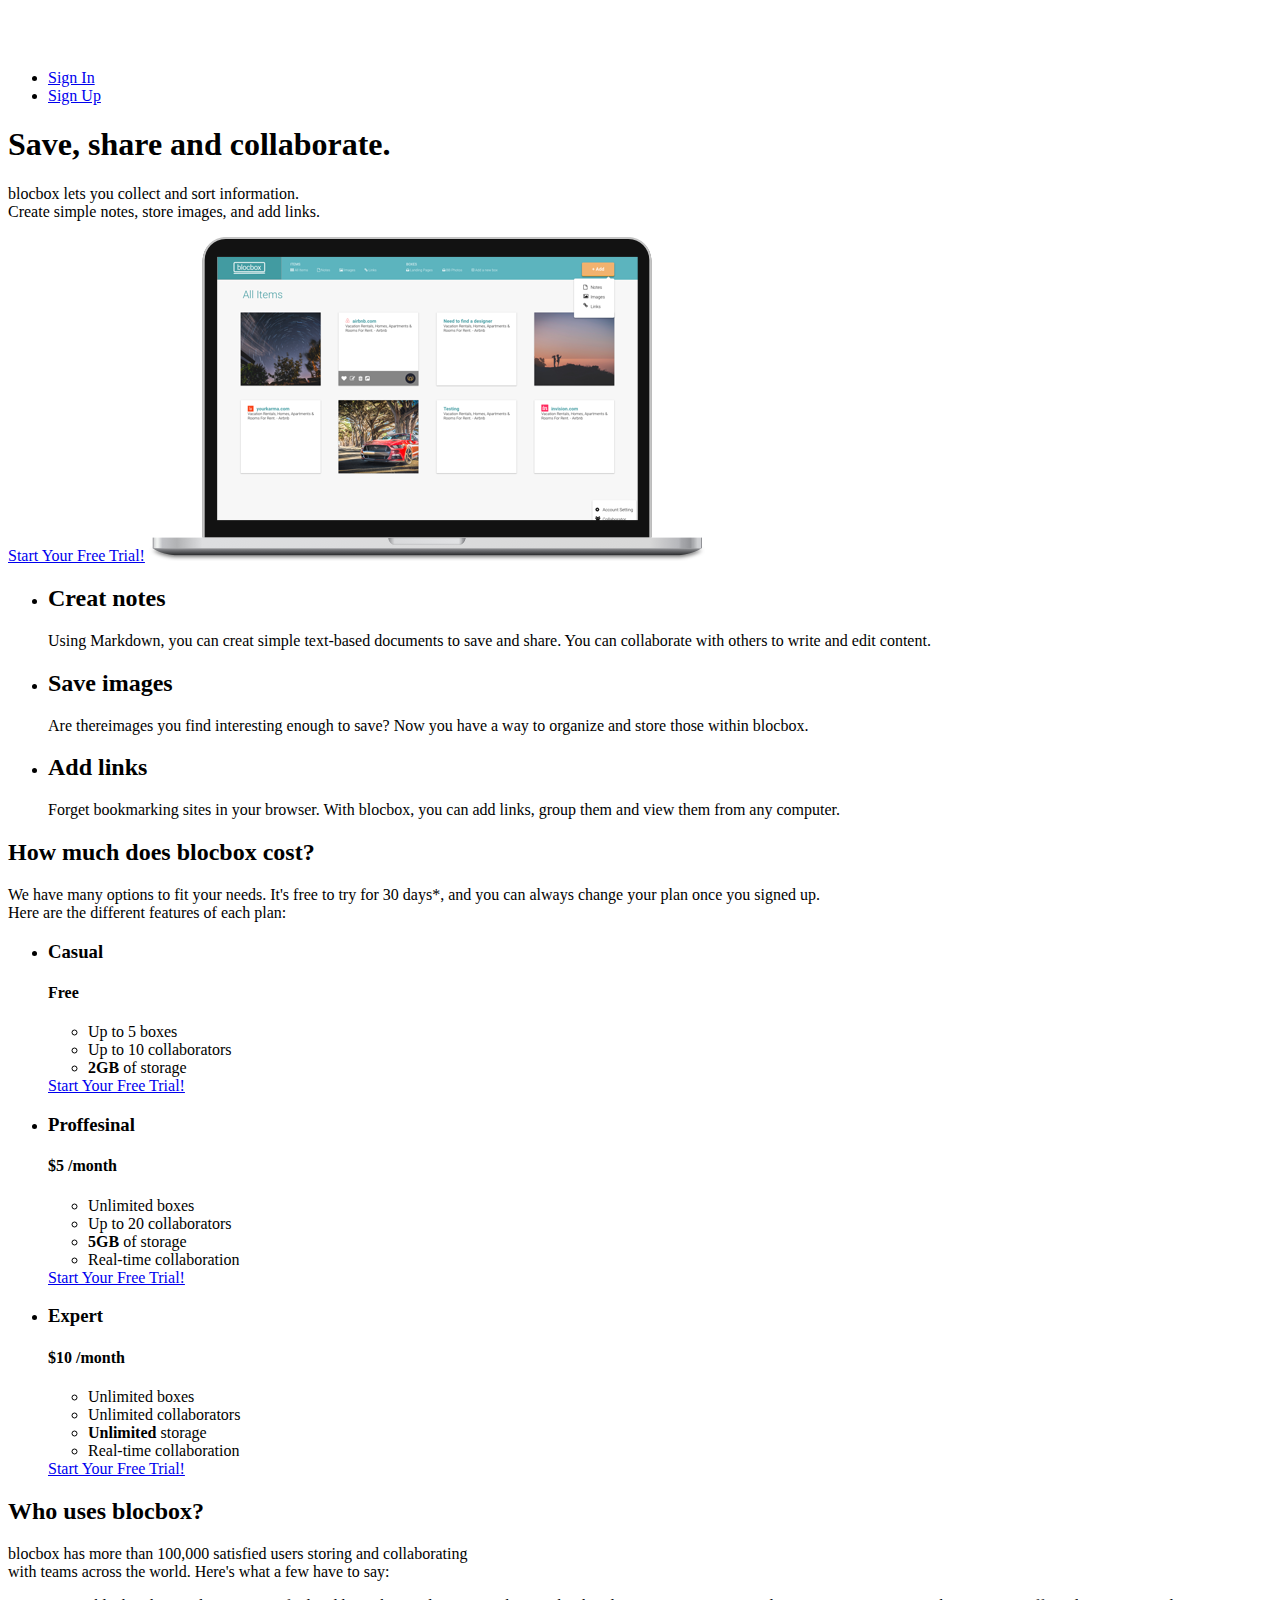
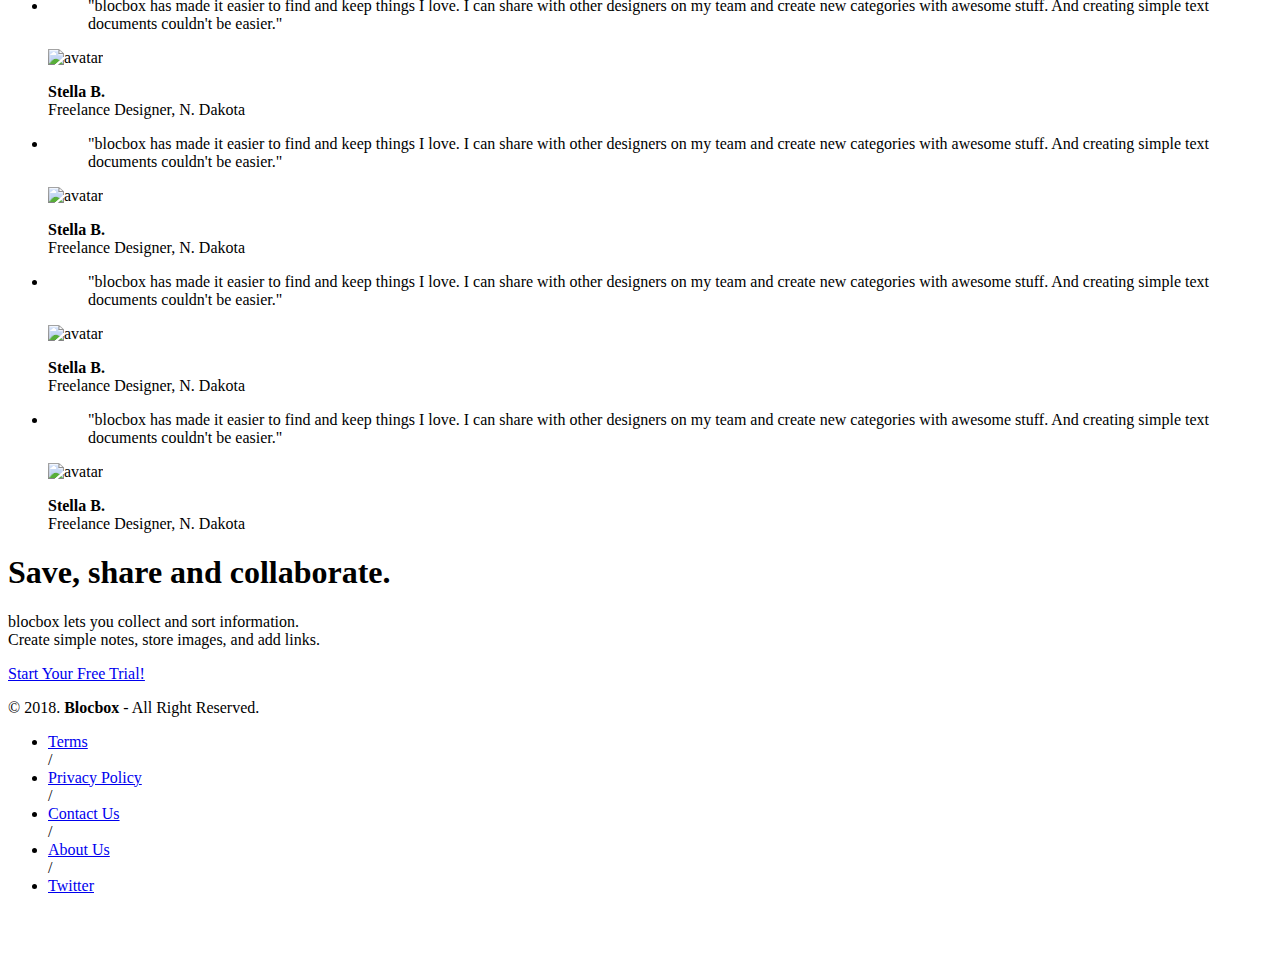
==== index.html @ 56a87f73 "Assignment-28-completed" ====
<!DOCTYPE html>
<html lang="en-us">
<head>
	<meta http-equiv="X-UA-Compatible" content="IE=Edge">
	<meta name="viewport" content="width=device-width, initial-scale=1">
	<meta charset="UTF-8">
	<title>Save, share and collaborate | Blocbox</title>

	<!-- Google Fonts -->
	<link href="https://fonts.googleapis.com/css?family=Roboto" rel="stylesheet">

</head>

<body>
<!-- Hero -->
<header>
	<nav class="container"> 
		<div class="one-half">
			<a href="index.html" class="site-logo"><img src="images/site-logo.png" alt="Blocbox" /></a>
		</div>
		<div class="one-half">
			<ul>
				<li><a href="signin.html">Sign In</a></li>
				<li class="btn-outline"><a href="signup.html">Sign Up</a></li>
			</ul>
		</div>
        
	</nav>
	<div class="container hero">
		<h1>Save, share and collaborate.</h1>
		<p>blocbox lets you collect and sort information.<br/>Create simple notes, store images, and add links.</p>
		<a href="signup.html" class="btn">Start Your Free Trial!</a>
		<img src="images/sceenshot.png" alt="Blocbox">
	</div>
</header>

<main role="main">
	<!-- Benefits -->
	<section class="benefits">
		<ul class="container">
			<li class="one-third">
				<h2>Creat notes</h2>
				<p>Using Markdown, you can creat simple text-based documents to save and share. You can collaborate with others to write and edit content.</p>
			</li>
			<li class="one-third">
				<h2>Save images</h2>
				<p>Are thereimages you find interesting enough to save? Now you have a way to organize and store those within blocbox.</p>
			</li>
			<li class="one-third">
				<h2>Add links</h2>
				<p>Forget bookmarking sites in your browser. With blocbox, you can add links, group them and view them from any computer.</p>
			</li>
			
		</ul>
	</section>

<!-- Pricing -->
<section class="pricing">
	<div class="container">
		<h2>How much does blocbox cost?</h2>
		<p>We have many options to fit your needs. It's free to try for 30 days*, and you can always change your plan once you signed up. <br/>Here are the different features of each plan:</p>
	</div>
	<ul class="container">
		<li class="one-third">
			<div class="box">
				<h3>Casual</h3>
				<h4>Free</h4>
				<ul>
					<li>Up to 5 boxes</li>
					<li>Up to 10 collaborators</li>
					<li><strong>2GB</strong> of storage</li>
				</ul>
				<a href="signup.html" class="btn">Start Your Free Trial!</a>
			</div>
			
		</li>

		<li class="one-third">
			<div class="box middle">
				<h3>Proffesinal</h3>
				<h4><span>$</span>5 <span class="month">/month</span></h4>
				<ul>
					<li>Unlimited boxes</li>
					<li>Up to 20 collaborators</li>
					<li><strong>5GB</strong> of storage</li>
					<li>Real-time collaboration</li>
				</ul>
				<a href="signup.html" class="btn">Start Your Free Trial!</a>
			</div>
			
		</li>
		
		<li class="one-third">
      <div class="box">
        <h3>Expert</h3>
        <h4><span>$</span>10 <span class="month">/month</span></h4>
        <ul>
          <li>Unlimited boxes</li>
          <li>Unlimited collaborators</li>
          <li><strong>Unlimited</strong> storage</li>
          <li>Real-time collaboration</li>
        </ul>
        <a href="signup.html" class="btn">Start Your Free Trial!</a>
      </div>
    </li>
	</ul>
	
</section>

<!-- Testimonials -->
<section class="testimonials">
    <div class="container">
    	<h2>Who uses blocbox?</h2>
    	<p>blocbox has more than 100,000 satisfied users storing and collaborating<br/> with teams across the world. Here's what a few have to say:</p>
    </div>
    <ul class="container">
    	<li class="onr-fourth">
    		<blockquote>"blocbox has made it easier to find and keep things I love. I can share with other designers on my team and create new categories with awesome stuff. And creating simple text documents couldn't be easier."</blockquote>
    	    <img src="https://s3.amazonaws.com/uifaces/faces/twitter/jsa/128.jpg" alt="avatar">
    	    <p class="name"><strong>Stella B.</strong><br/>Freelance Designer, N. Dakota</p>
    	</li>

    	<li class="one-fourth">
            <blockquote>"blocbox has made it easier to find and keep things I love. I can share with other designers on my team and create new categories with awesome stuff. And creating simple text documents couldn't be easier."
            </blockquote>
            <img src="https://s3.amazonaws.com/uifaces/faces/twitter/jsa/128.jpg" alt="avatar">
            <p class="name"><strong>Stella B.</strong><br/>Freelance Designer, N. Dakota</p>
        </li>
        
        <li class="one-fourth">
            <blockquote>"blocbox has made it easier to find and keep things I love. I can share with other designers on my team and create new categories with awesome stuff. And creating simple text documents couldn't be easier."
            </blockquote>
            <img src="https://s3.amazonaws.com/uifaces/faces/twitter/jsa/128.jpg" alt="avatar">
            <p class="name"><strong>Stella B.</strong><br/>Freelance Designer, N. Dakota</p>
        </li>
  
        <li class="one-fourth">
            <blockquote>"blocbox has made it easier to find and keep things I love. I can share with other designers on my team and create new categories with awesome stuff. And creating simple text documents couldn't be easier."
            </blockquote>
            <img src="https://s3.amazonaws.com/uifaces/faces/twitter/jsa/128.jpg" alt="avatar">
            <p class="name"><strong>Stella B.</strong><br/>Freelance Designer, N. Dakota</p>
        </li>     
    </ul>	
</section>
</main>

<!-- Sign Up-->
<section class="signup">
	<h1>Save, share and collaborate.</h1>
		<p>blocbox lets you collect and sort information.<br/>Create simple notes, store images, and add links.</p>
		<a href="signup.html" class="btn">Start Your Free Trial!</a>
	
</section>

<!-- Footer -->
<footer>
	<div class="container footer-nav-block">
		<div class="left-footer-block one-third">
		    <p class="copyright-block">&copy; 2018. <strong>Blocbox</strong> - All Right Reserved.</p>	
		</div>
		<nav class="link-block middle-footer-block one-third">
		<ul>
			<li><a href=" ">Terms</a></li> / 
			<li><a href=" ">Privacy Policy</a></li> / 
			<li><a href=" ">Contact Us</a></li> / 
			<li><a href=" ">About Us</a></li> / 
			<li><a href=" ">Twitter</a></li>
		</ul>	
		</nav>
		<div class="right-footer-block one-third">
			<img class="logo" src="images/site-logo.png" alt="Blocbox" />
		</div>
	</div>
</footer>
</body>
</html>
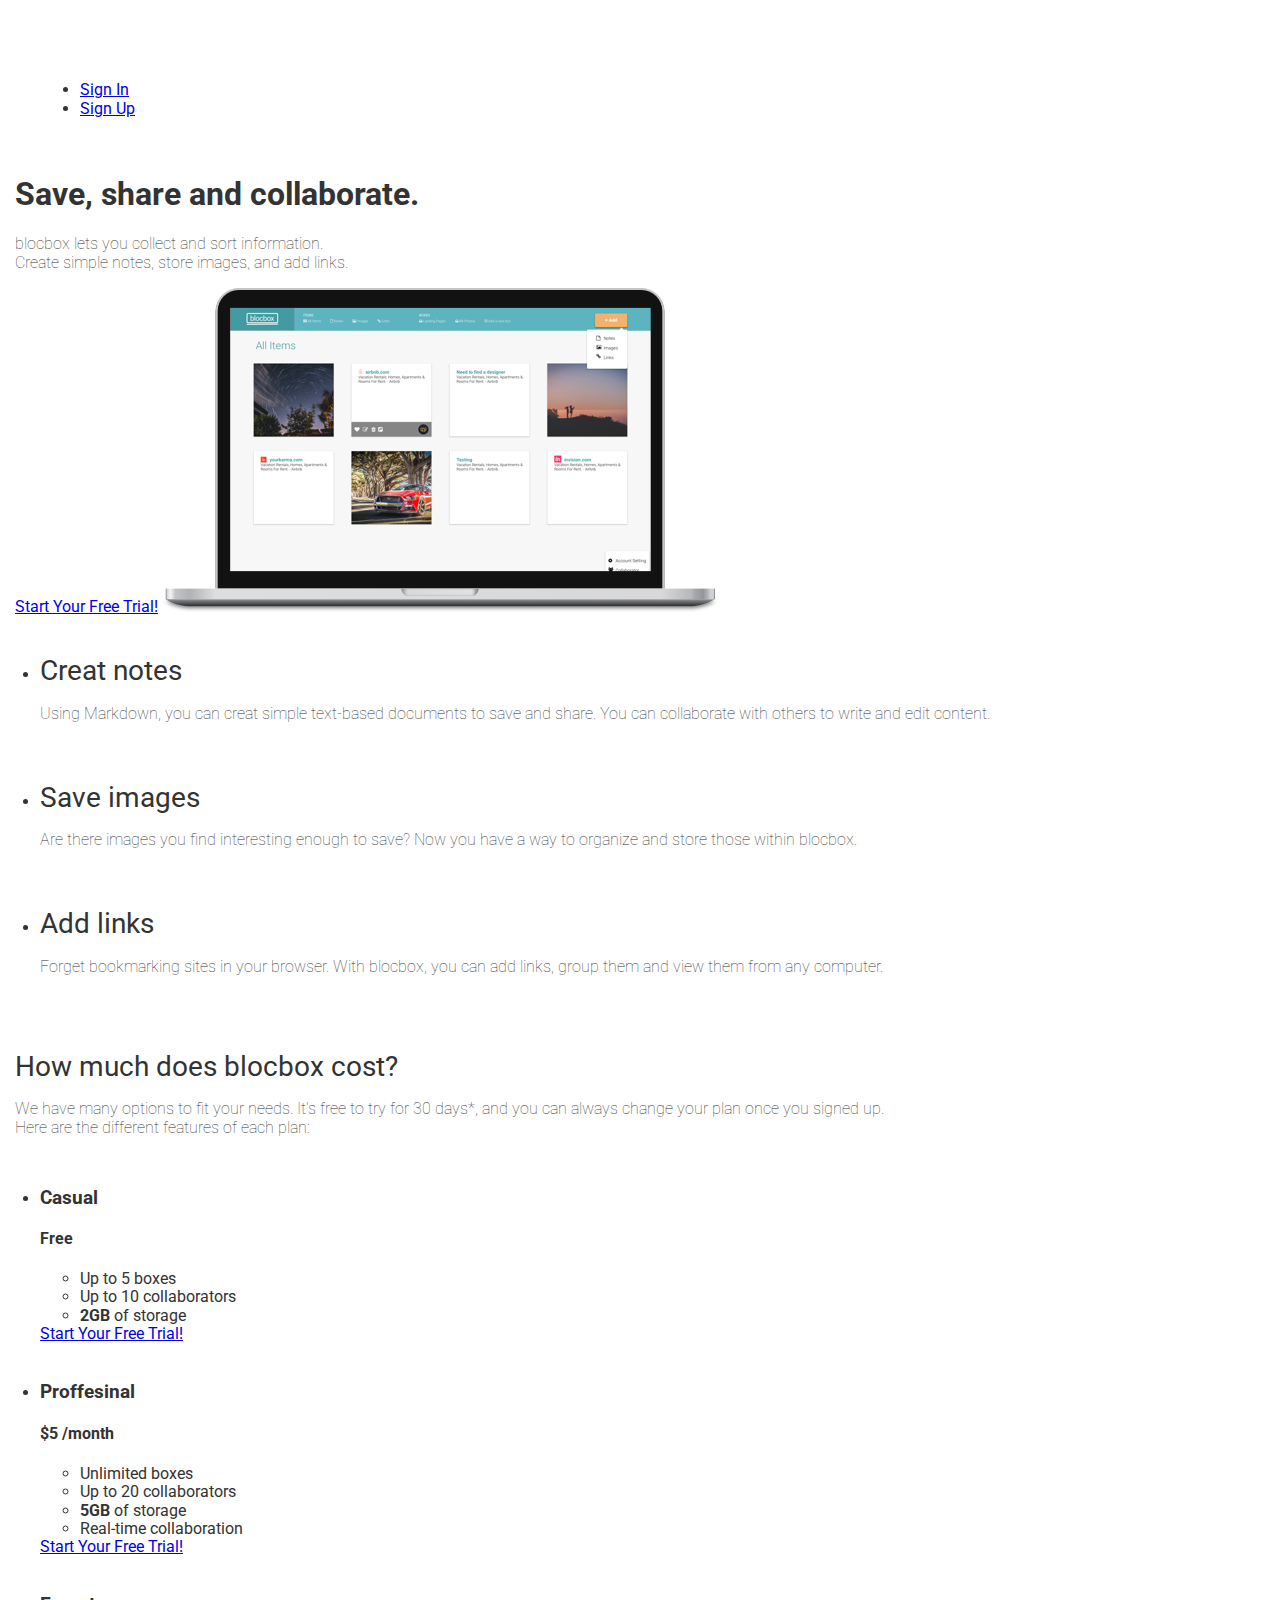
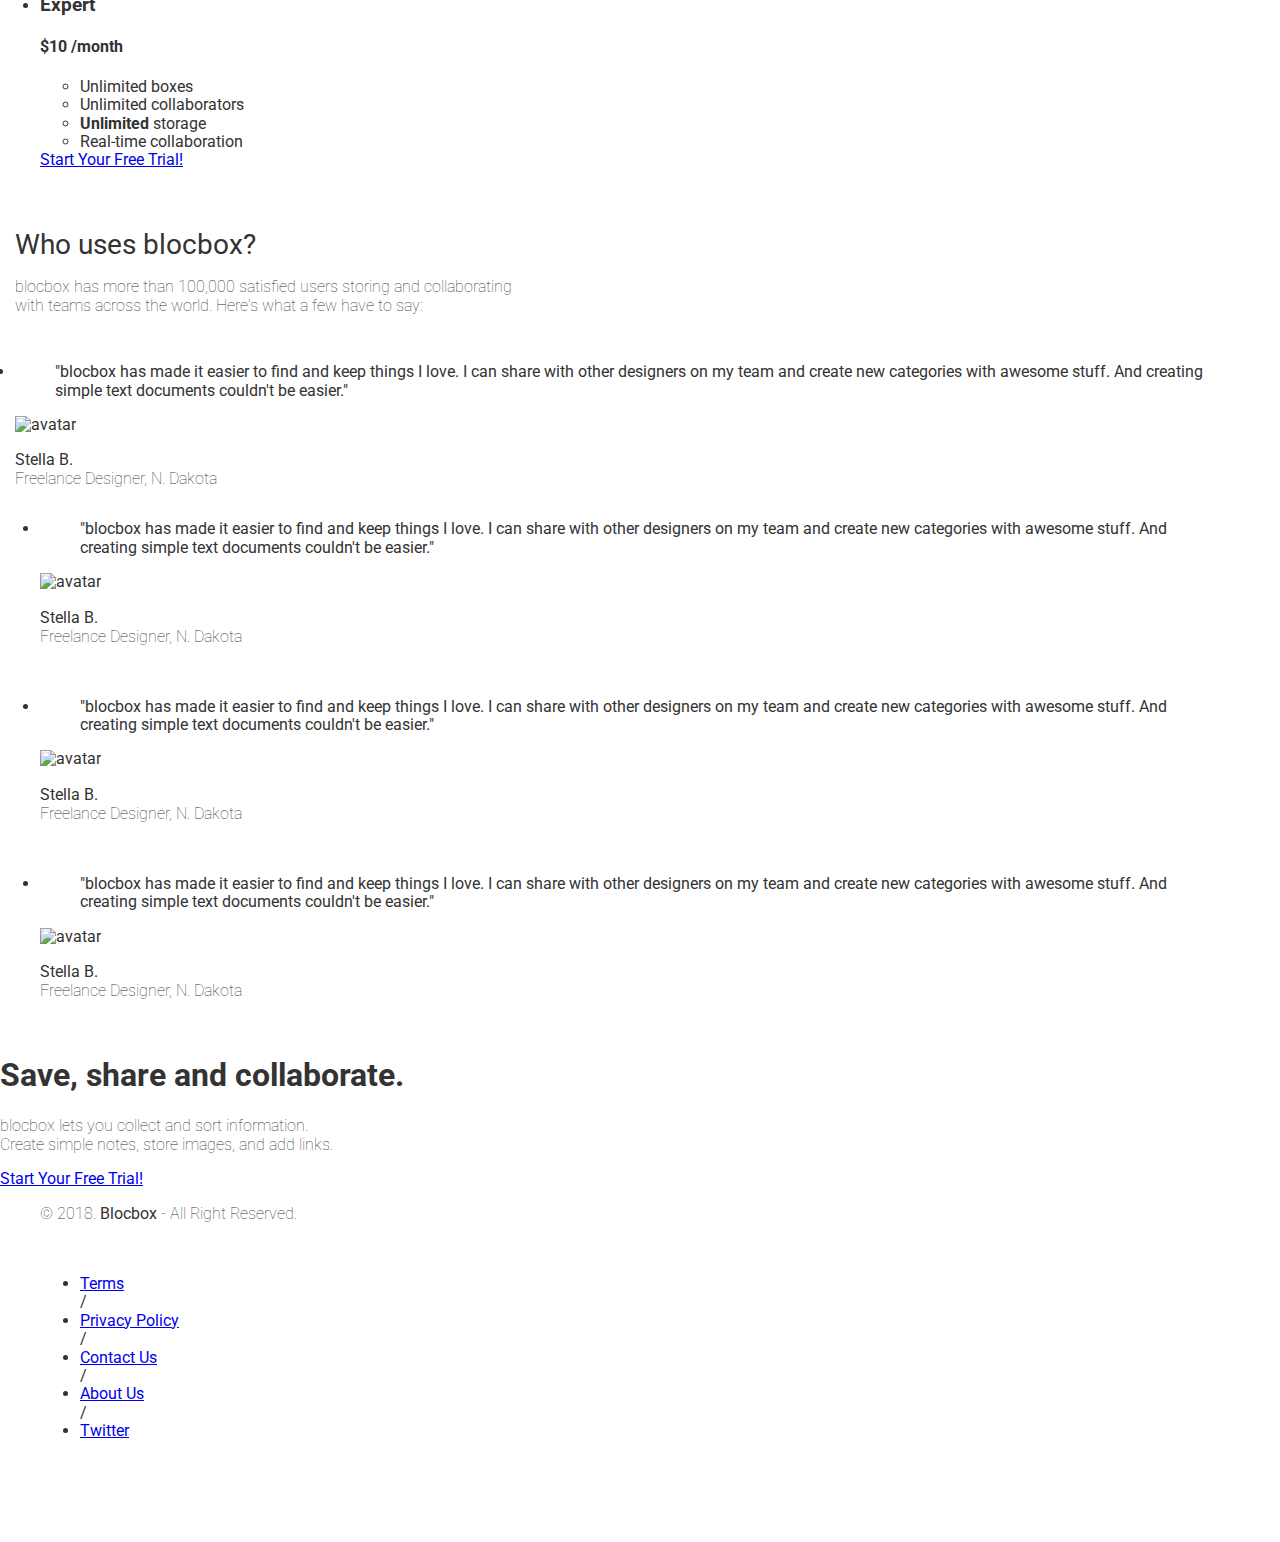
==== commit 645fbdea: "Assignment-27-completed" ====
--- a/index.html
+++ b/index.html
@@ -8,6 +8,12 @@
 
 	<!-- Google Fonts -->
 	<link href="https://fonts.googleapis.com/css?family=Roboto" rel="stylesheet">
+
+	<!-- CSS -->
+	<link rel="stylesheet" href="css/normalize.css">
+	<link rel="stylesheet" href="css/style.css">
+	<link rel="stylesheet" href="css/fontawesome.css">
+	<link rel="stylesheet" href="css/animate.css">
 
 </head>
 
@@ -27,7 +33,7 @@
         
 	</nav>
 	<div class="container hero">
-		<h1>Save, share and collaborate.</h1>
+		<h1 class="animated infinite fadeIn">Save, share and collaborate.</h1>
 		<p>blocbox lets you collect and sort information.<br/>Create simple notes, store images, and add links.</p>
 		<a href="signup.html" class="btn">Start Your Free Trial!</a>
 		<img src="images/sceenshot.png" alt="Blocbox">
@@ -44,7 +50,7 @@
 			</li>
 			<li class="one-third">
 				<h2>Save images</h2>
-				<p>Are thereimages you find interesting enough to save? Now you have a way to organize and store those within blocbox.</p>
+				<p>Are there images you find interesting enough to save? Now you have a way to organize and store those within blocbox.</p>
 			</li>
 			<li class="one-third">
 				<h2>Add links</h2>
--- a/css/style.css
+++ b/css/style.css
@@ -0,0 +1,44 @@
+html, body{
+   overflow-x: hidden;
+ }
+ body {
+   font-family: 'Roboto', Helvetica, Arial, sans-serif;
+   color:#333333;
+ }
+ h1, h2, h3, h4, h5, h6 {
+   font-family: 'Roboto', Helvetica, Arial, sans-serif;
+ }
+ h2 {
+   font-size:28px;
+   font-weight: normal;
+   margin-bottom: 5px;
+ }
+ p {
+   font-size:16px;
+   line-height: 19px;
+   font-weight: 100;
+ }
+
+ /* GRID */
+ .container {
+   margin-right: auto;
+   margin-left: auto;
+   padding-left: 15px;
+   padding-right: 15px;
+   position: relative;
+ }
+ .container:before,
+ .container:after {
+   content: " ";
+   display: table;
+ }
+ .container:after {
+   clear: both;
+ }
+ .one-half, .one-third, .one-fourth {
+   width:96%;
+   float:left;
+   position:relative;
+   min-height: 1px;
+   margin:0 2% 20px;
+ }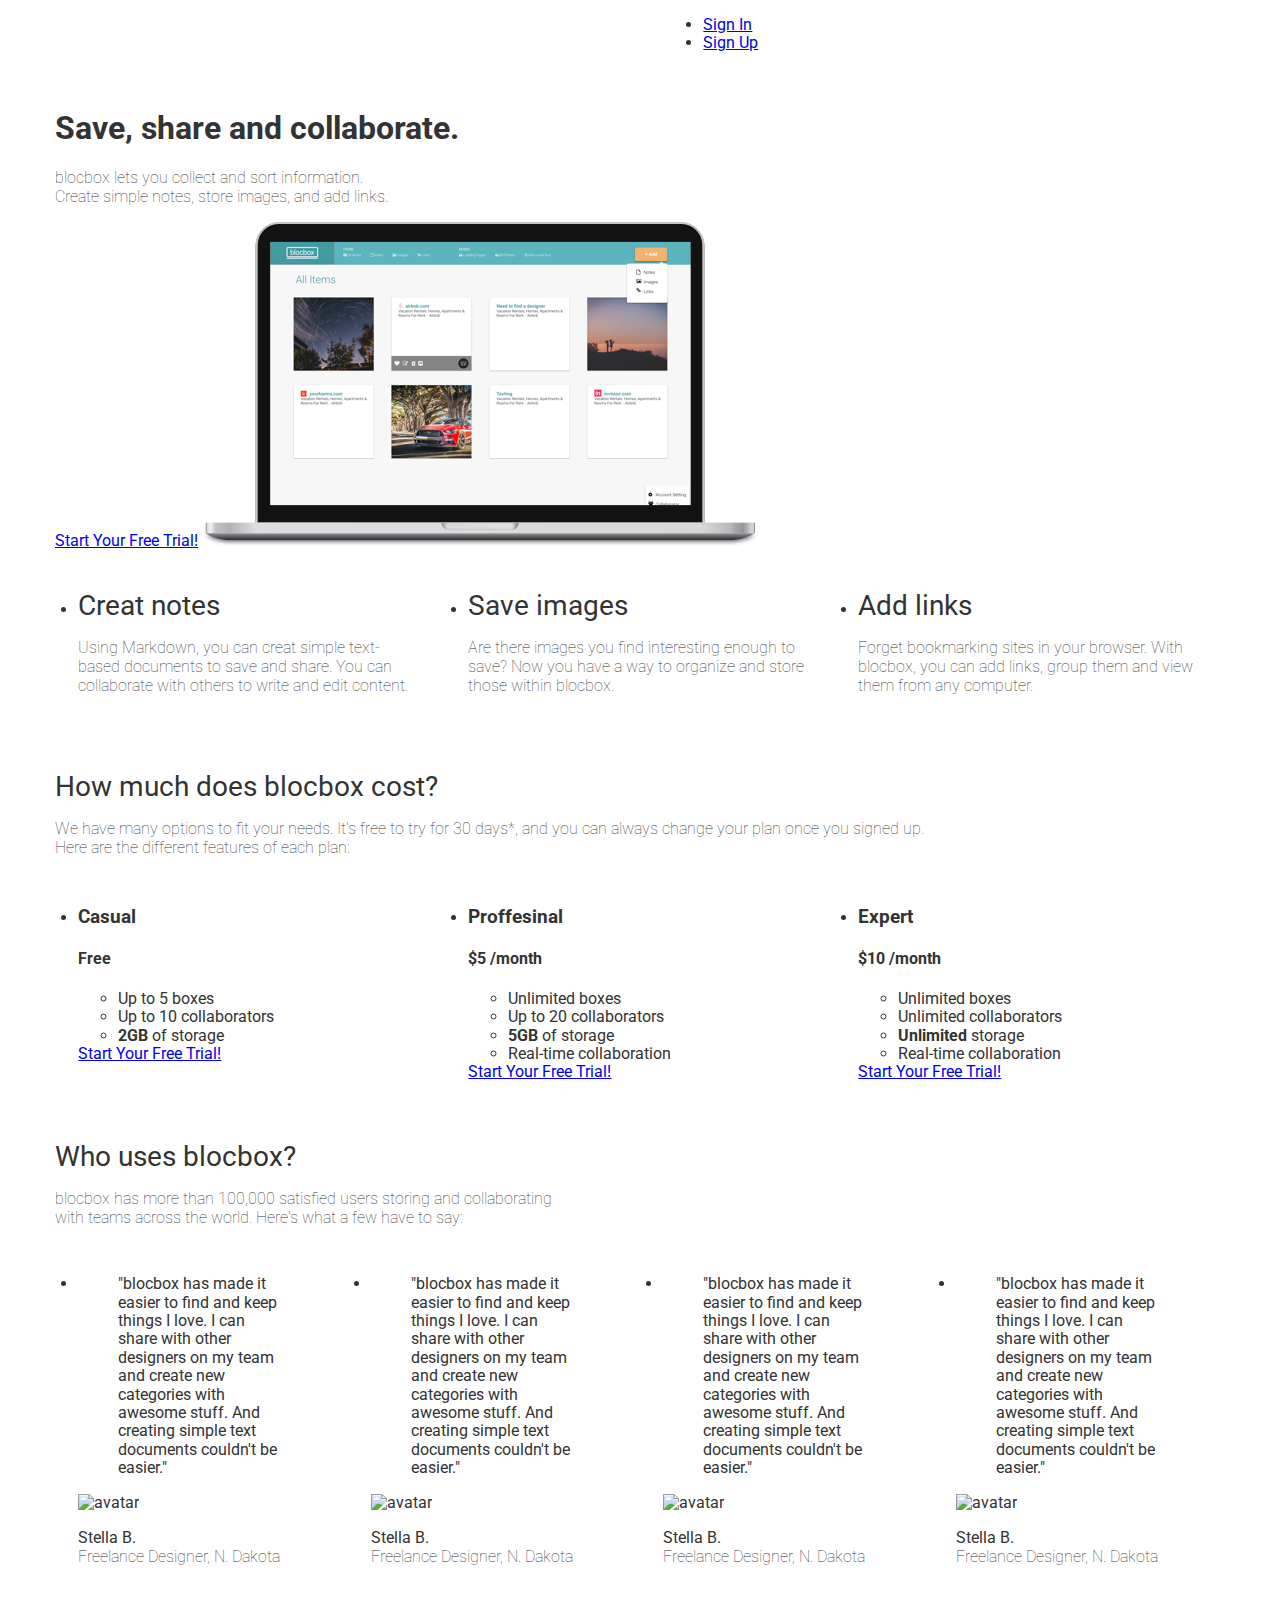
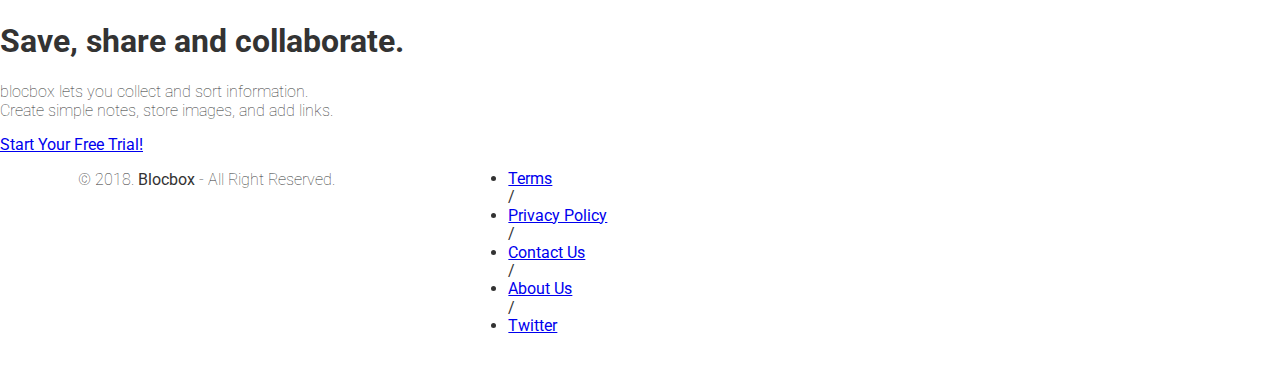
==== commit 0850f204: "Assignment-27-completed" ====
--- a/index.html
+++ b/index.html
@@ -120,7 +120,7 @@
     	<p>blocbox has more than 100,000 satisfied users storing and collaborating<br/> with teams across the world. Here's what a few have to say:</p>
     </div>
     <ul class="container">
-    	<li class="onr-fourth">
+    	<li class="one-fourth">
     		<blockquote>"blocbox has made it easier to find and keep things I love. I can share with other designers on my team and create new categories with awesome stuff. And creating simple text documents couldn't be easier."</blockquote>
     	    <img src="https://s3.amazonaws.com/uifaces/faces/twitter/jsa/128.jpg" alt="avatar">
     	    <p class="name"><strong>Stella B.</strong><br/>Freelance Designer, N. Dakota</p>
--- a/css/style.css
+++ b/css/style.css
@@ -20,7 +20,7 @@
  }
 
  /* GRID */
- .container {
+  .container {
    margin-right: auto;
    margin-left: auto;
    padding-left: 15px;
@@ -41,4 +41,29 @@
    position:relative;
    min-height: 1px;
    margin:0 2% 20px;
+ }
+
+ @media (min-width: 768px) {
+   .container {
+     width: 750px;
+   }
+ }
+ @media (min-width: 992px) {
+   .container {
+     width: 970px;
+   }
+   .one-half {
+     width:46%;
+   }
+   .one-third {
+     width:29.33333%;
+   }
+   .one-fourth {
+     width:21%;
+   }
+ }
+ @media (min-width: 1200px) {
+   .container {
+     width: 1170px;
+   }
  }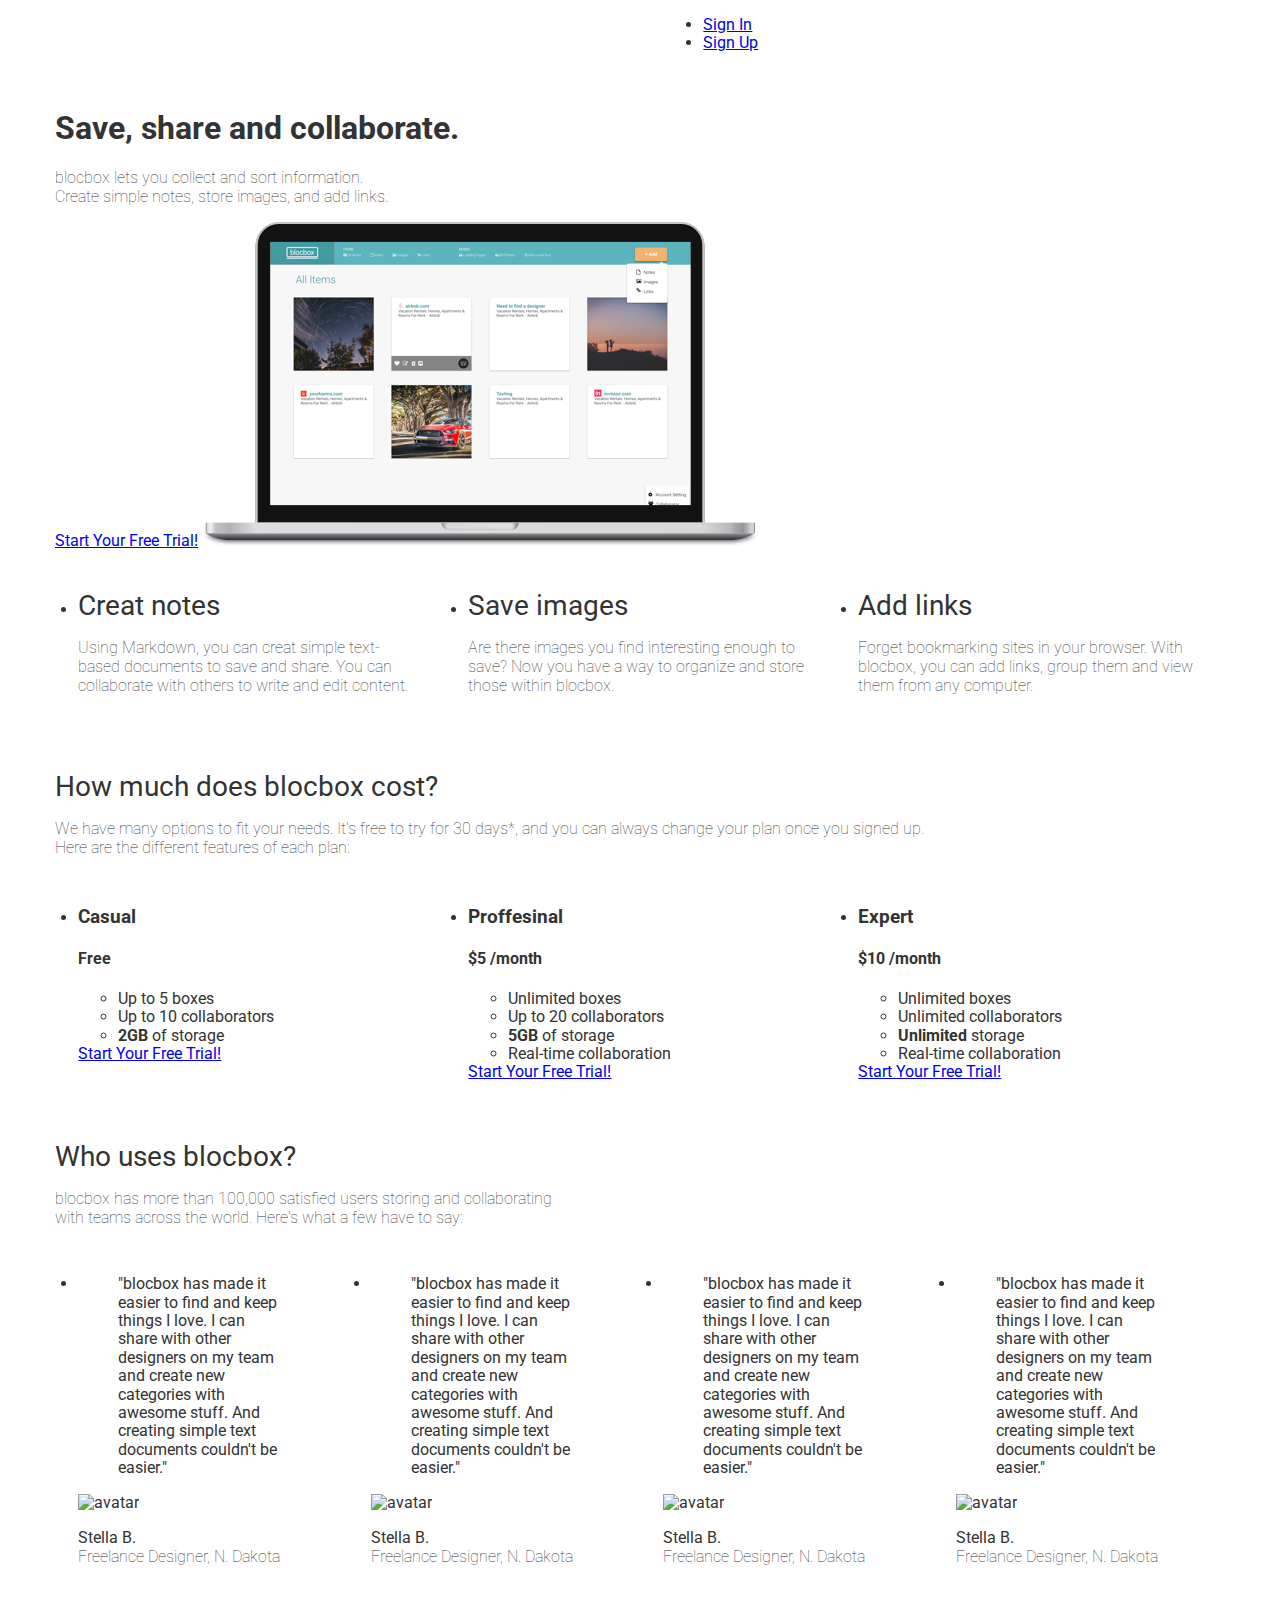
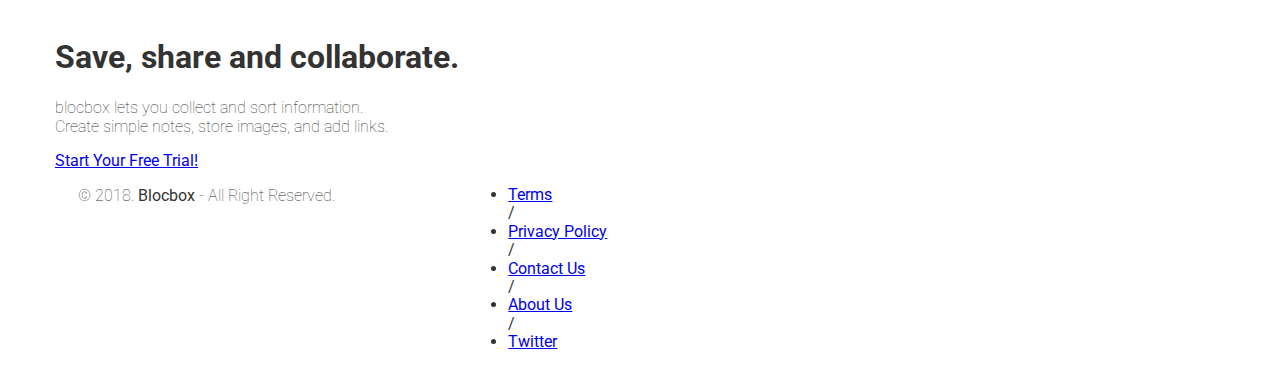
==== commit d0dd8276: "Assignment-27-completed" ====
--- a/index.html
+++ b/index.html
@@ -152,10 +152,11 @@
 
 <!-- Sign Up-->
 <section class="signup">
+	<div class="container">
 	<h1>Save, share and collaborate.</h1>
 		<p>blocbox lets you collect and sort information.<br/>Create simple notes, store images, and add links.</p>
 		<a href="signup.html" class="btn">Start Your Free Trial!</a>
-	
+	</div>
 </section>
 
 <!-- Footer -->
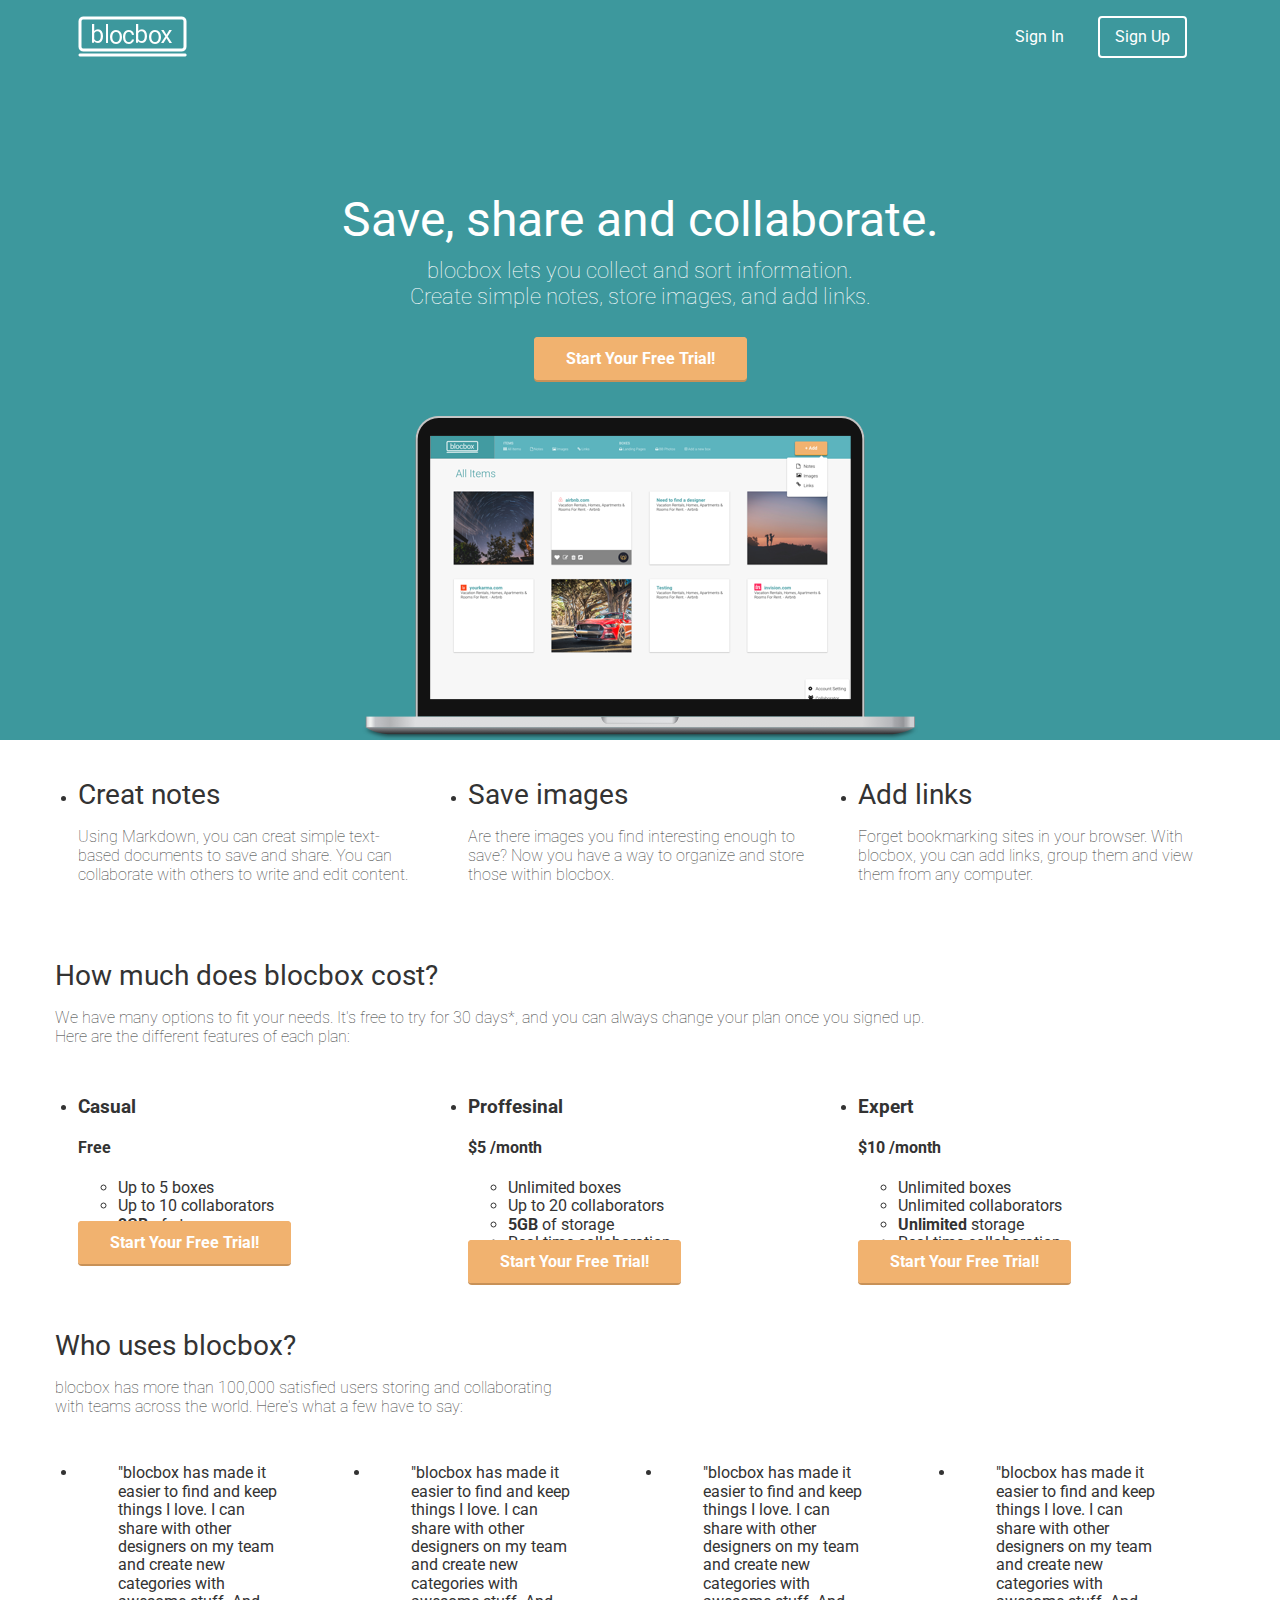
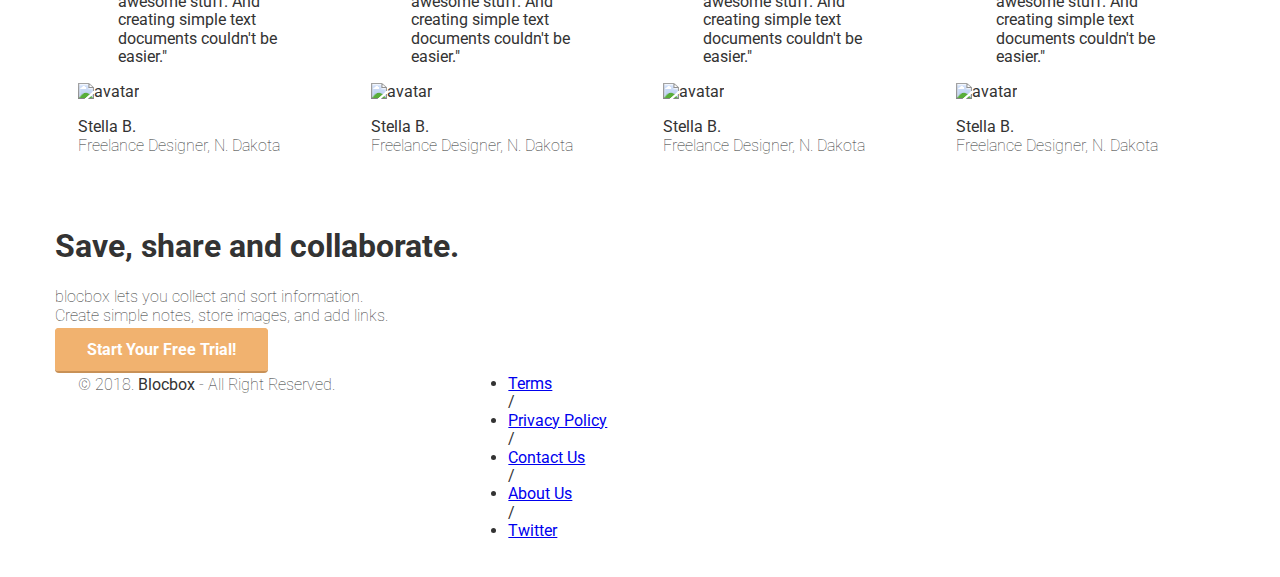
==== commit e0e7374a: "Assignmet-30-completed" ====
--- a/index.html
+++ b/index.html
@@ -33,7 +33,7 @@
         
 	</nav>
 	<div class="container hero">
-		<h1 class="animated infinite fadeIn">Save, share and collaborate.</h1>
+		<h1 class="biggertext animated fadeIn">Save, share and collaborate.</h1>
 		<p>blocbox lets you collect and sort information.<br/>Create simple notes, store images, and add links.</p>
 		<a href="signup.html" class="btn">Start Your Free Trial!</a>
 		<img src="images/sceenshot.png" alt="Blocbox">
--- a/css/style.css
+++ b/css/style.css
@@ -66,4 +66,82 @@
    .container {
      width: 1170px;
    }
+ }
+ @media (min-width: 1920px){
+   .container {
+      width: 1800px;
+   }
+   header div h1.biggertext {
+      font-size: 50px;
+   }
+ }
+
+
+ /* HEADER */
+ header {
+   color:#FFFFFF;
+   background: #3D989D;
+ }
+ header nav {
+   padding:1em 0;
+ }
+ header nav ul {
+   display: inline;
+   text-align: right;
+   float: right;
+   margin: 0;
+ }
+ header nav ul > li {
+   list-style-type: none;
+   display: inline-block;
+   margin: 0 15px;
+ }
+ header nav ul > li.btn-outline {
+   padding: 10px 15px;
+   border: 2px solid #FFFFFF;
+   border-radius: 4px;
+ }
+ header nav ul > li.btn-outline:hover {
+   background: #FFFFFF;
+   text-decoration: none;
+ }
+ header nav ul > li > a{
+   color: #FFFFFF;
+   text-decoration: none;
+ }
+ header nav ul > li.btn-outline:hover > a {
+   color: #3D989D;
+ }
+
+header .hero {
+   text-align: center;
+   display:block;
+   position: relative;
+ }
+ header .hero h1 {
+   font-size:48px;
+   font-weight: normal;
+   margin:95px 0 0;
+ }
+ header .hero p {
+   font-size: 22px;
+   line-height: 26px;
+   font-weight: 100;
+   margin:10px 0 40px;
+ }
+ header .hero img {
+   display: block;
+   margin:3em auto 0;
+ }
+
+ /* BUTTONS */
+ .btn {
+   border-radius: 4px;
+   color:#FFFFFF;
+   font-weight: 700;
+   text-decoration: none;
+   padding:10px 30px;
+   background: #F1B26F;
+   border: 2px solid #F1B26F;
+   box-shadow: 0px 2px 0px 0px #c89157;
  }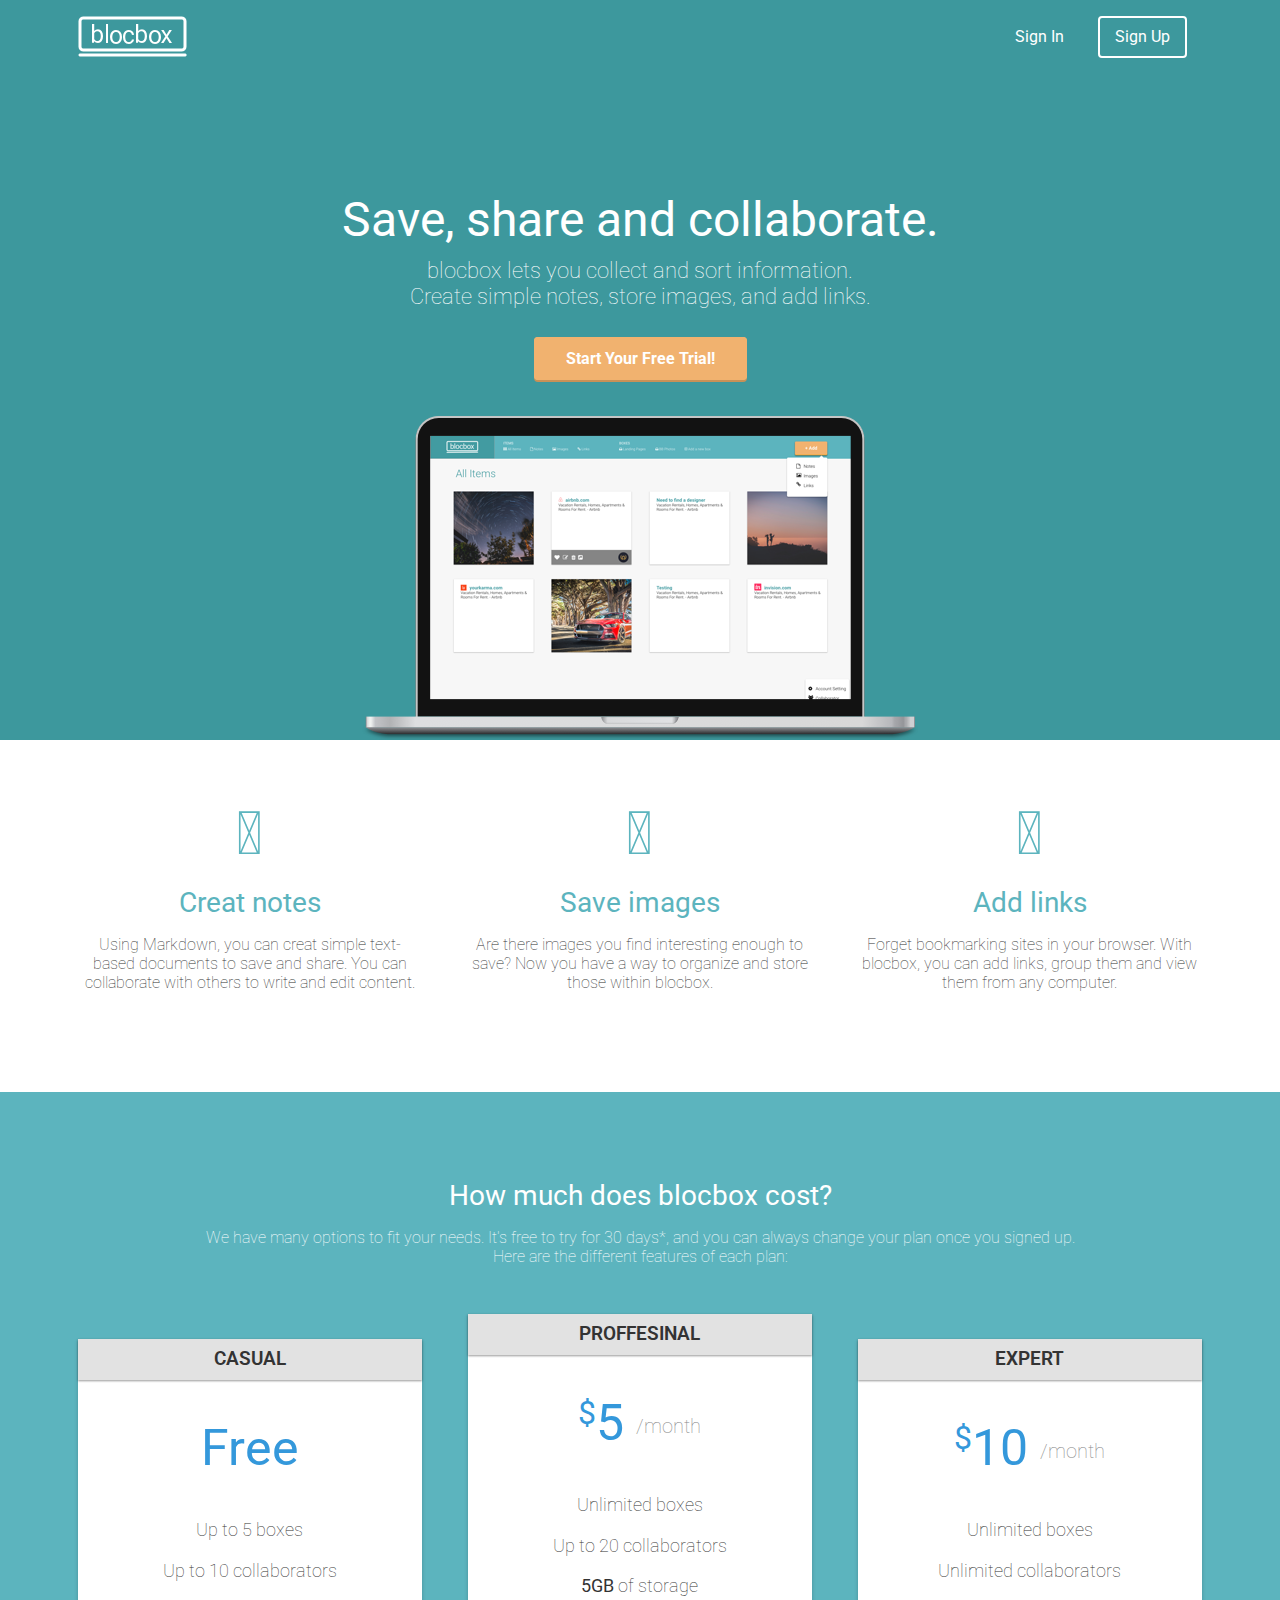
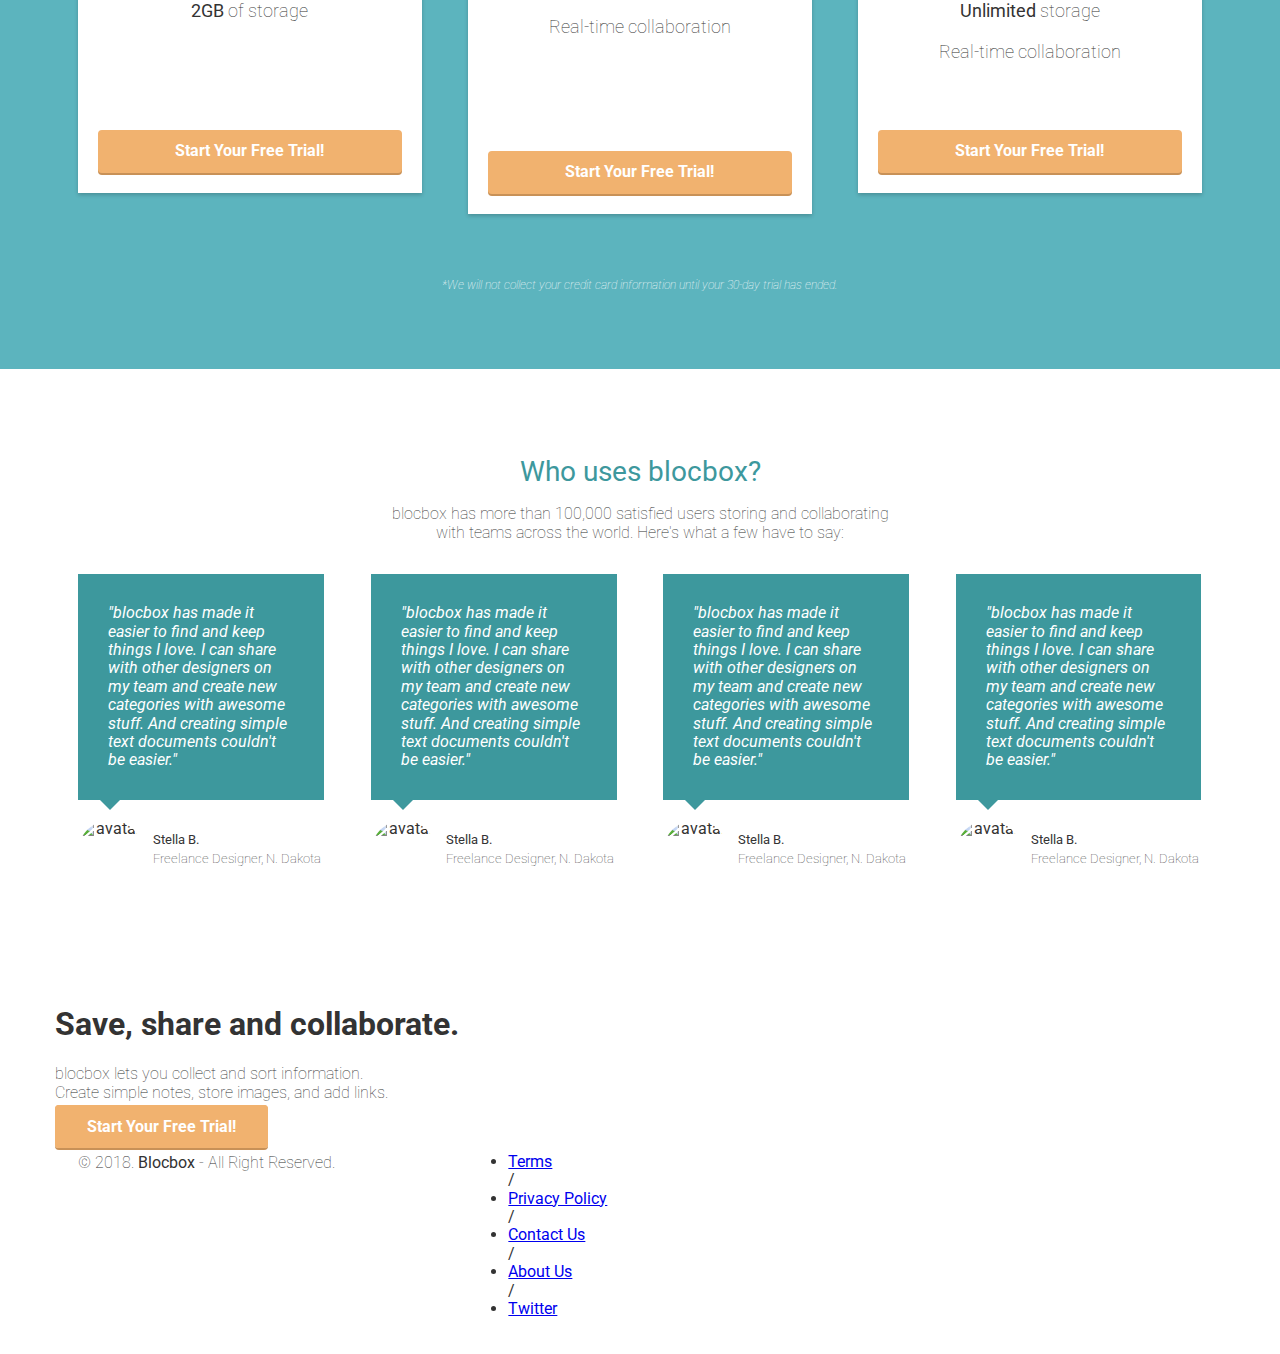
==== commit e665b2cc: "Checkpoint-31-completed" ====
--- a/index.html
+++ b/index.html
@@ -14,6 +14,7 @@
 	<link rel="stylesheet" href="css/style.css">
 	<link rel="stylesheet" href="css/fontawesome.css">
 	<link rel="stylesheet" href="css/animate.css">
+	<link rel="stylesheet" href="https://use.fontawesome.com/releases/v5.0.13/css/all.css" integrity="sha384-DNOHZ68U8hZfKXOrtjWvjxusGo9WQnrNx2sqG0tfsghAvtVlRW3tvkXWZh58N9jp" crossorigin="anonymous">
 
 </head>
 
@@ -45,14 +46,17 @@
 	<section class="benefits">
 		<ul class="container">
 			<li class="one-third">
+				<i class="far fa-file"></i>
 				<h2>Creat notes</h2>
 				<p>Using Markdown, you can creat simple text-based documents to save and share. You can collaborate with others to write and edit content.</p>
 			</li>
 			<li class="one-third">
+				<i class="far fa-image"></i>
 				<h2>Save images</h2>
 				<p>Are there images you find interesting enough to save? Now you have a way to organize and store those within blocbox.</p>
 			</li>
 			<li class="one-third">
+				<i class="fas fa-link"></i>
 				<h2>Add links</h2>
 				<p>Forget bookmarking sites in your browser. With blocbox, you can add links, group them and view them from any computer.</p>
 			</li>
@@ -110,6 +114,9 @@
       </div>
     </li>
 	</ul>
+	<div class="container">
+		<p class="small">*We will not collect your credit card information until your 30-day trial has ended.</p>
+    </div>
 	
 </section>
 
--- a/css/style.css
+++ b/css/style.css
@@ -144,4 +144,156 @@
    background: #F1B26F;
    border: 2px solid #F1B26F;
    box-shadow: 0px 2px 0px 0px #c89157;
+ }
+
+ /* BENEFITS */
+ .benefits {
+   text-align: center;
+   display:block;
+   position:relative;
+ }
+ .benefits ul {
+   margin: 0 auto;
+   padding:4em 0;
+ }
+ .benefits ul li {
+   list-style-type: none;
+   display: inline-block;
+ }
+ .benefits i {
+   color:#5cb4be;
+   font-size:60px;
+   margin:0;
+   vertical-align: middle;
+ }
+ .benefits h2 {
+   color:#5cb4be;
+ }
+
+ /* PRICING */
+ .pricing {
+   background: #5cb4be url("/Users/sichen125/Desktop/Blocbox/images/background.png") top center no-repeat;
+   background-size: cover;
+   text-align: center;
+   padding: 4em 0;
+ }
+ .pricing h2, .pricing p {
+   color:#FFFFFF;
+ }
+ .pricing ul {
+   margin: 0 auto;
+   padding: 2em 0;
+ }
+ .pricing ul li {
+   list-style-type: none;
+ }
+
+ .box {
+   padding: 0 15px 15px;
+   background: #FFFFFF;
+   box-shadow: 0px 2px 4px 0px rgba(0,0,0,0.20);
+   min-height: 439px;
+   position: relative;
+   margin-top: 25px;
+ }
+ .box.middle {
+   min-height: 485px;
+   margin-top: 0px;
+ }
+ .box h3 {
+   font-family: 'Roboto', Helvetica, Arial, sans-serif;
+   font-weight: 600;
+   text-transform: uppercase;
+   background: #E2E2E2;
+   box-shadow: 0px 1px 2px 0px rgba(0,0,0,0.40);
+   left: 0;
+   right: 0;
+   top: 0;
+   text-align: center;
+   margin:0 -15px 40px;
+   padding: 10px 0;
+ }
+ .box h4 {
+   font-size:50px;
+   font-weight: normal;
+   margin:40px 0 10px;
+   color:#3498DB;
+ }
+ .box h4 span {
+   font-size:32px;
+   vertical-align: top;
+ }
+ .box h4 span.month {
+   font-family: 'Roboto', Helvetica, Arial, sans-serif;
+   font-weight: 100;
+   color:#888888;
+   font-size:20px;
+   vertical-align: middle;
+ }
+ .box ul li {
+   font-size:18px;
+   margin-bottom:20px;
+   font-weight: 100;
+ }
+  .box .btn {
+   position:absolute;
+   bottom:20px;
+   left:20px;
+   right:20px;
+ }
+ .small {
+   font-size: 12px;
+   color: #FEFEFE;
+   line-height: 15px;
+   font-style:italic;
+ }
+
+ /* TESTIMONIALS */
+ .testimonials {
+   padding:4em 0;
+   text-align: center;
+ }
+ .testimonials h2 {
+   color:#3D989D;
+ }
+ .testimonials ul li {
+   list-style-type: none;
+ }
+ .testimonials blockquote {
+   color:#FFFFFF;
+   text-align: left;
+   font-style: italic;
+   background:#3D989D;
+   position: relative;
+   padding:30px;
+   width:auto;
+   margin:0;
+ }
+ .testimonials blockquote:after {
+   top: 100%;
+   left: 13%;
+   border: solid transparent;
+   content: " ";
+   height: 0;
+   width: 0;
+   position: absolute;
+   pointer-events: none;
+   border-top-color: #3D989D;
+   border-width: 10px;
+   margin-left: -10px;
+ }
+ .testimonials img {
+   height: 65px;
+   width: 65px;
+   border-radius:50%;
+   float: left;
+   display: inline-block;
+   margin:20px 10px 0 0;
+ }
+ .testimonials p.name {
+   float: left;
+   display: inline-block;
+   text-align: left;
+   font-size:13px;
+   margin-top: 30px;
  }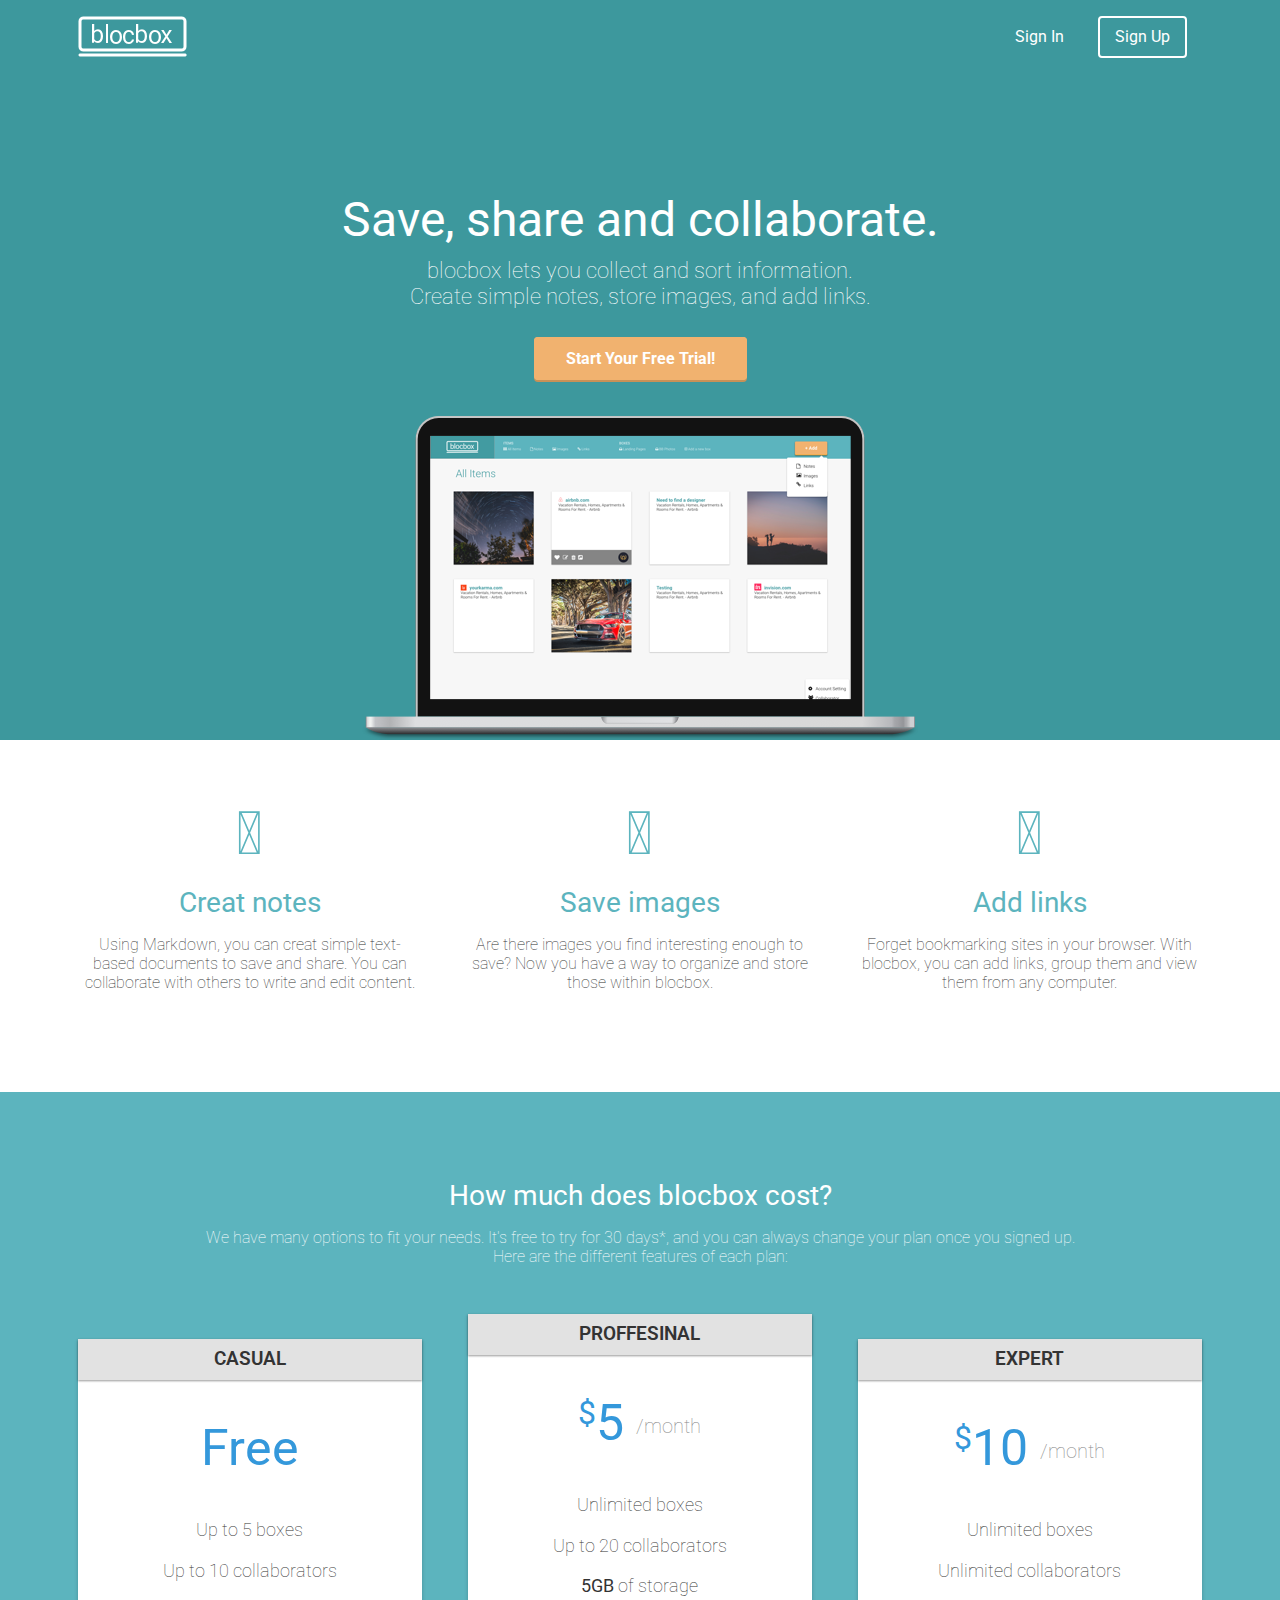
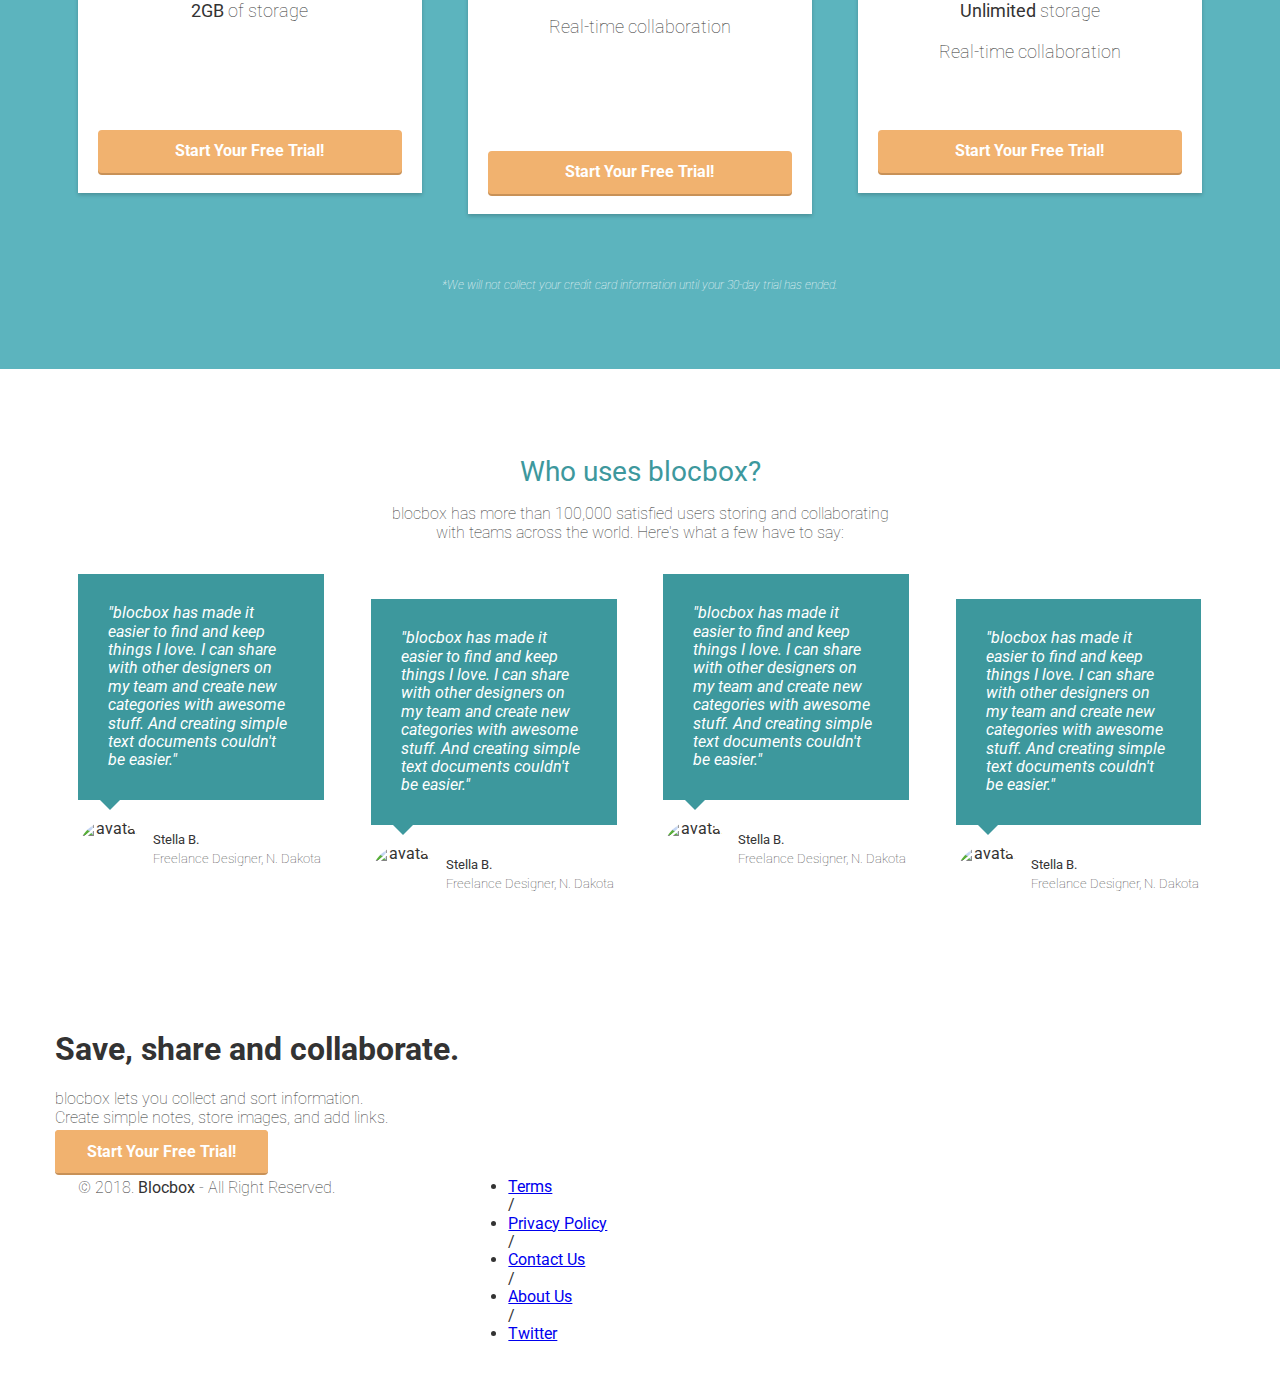
==== commit b494bfd5: "Assignment-31-completed" ====
--- a/index.html
+++ b/index.html
@@ -134,10 +134,12 @@
     	</li>
 
     	<li class="one-fourth">
+    		<div class="price down">
             <blockquote>"blocbox has made it easier to find and keep things I love. I can share with other designers on my team and create new categories with awesome stuff. And creating simple text documents couldn't be easier."
             </blockquote>
             <img src="https://s3.amazonaws.com/uifaces/faces/twitter/jsa/128.jpg" alt="avatar">
             <p class="name"><strong>Stella B.</strong><br/>Freelance Designer, N. Dakota</p>
+            </div>
         </li>
         
         <li class="one-fourth">
@@ -148,10 +150,12 @@
         </li>
   
         <li class="one-fourth">
+        	<div class="price down">
             <blockquote>"blocbox has made it easier to find and keep things I love. I can share with other designers on my team and create new categories with awesome stuff. And creating simple text documents couldn't be easier."
             </blockquote>
             <img src="https://s3.amazonaws.com/uifaces/faces/twitter/jsa/128.jpg" alt="avatar">
             <p class="name"><strong>Stella B.</strong><br/>Freelance Designer, N. Dakota</p>
+            </div>
         </li>     
     </ul>	
 </section>
--- a/css/style.css
+++ b/css/style.css
@@ -296,4 +296,7 @@
    text-align: left;
    font-size:13px;
    margin-top: 30px;
+ }
+ .price.down{
+   margin-top: 25px;
  }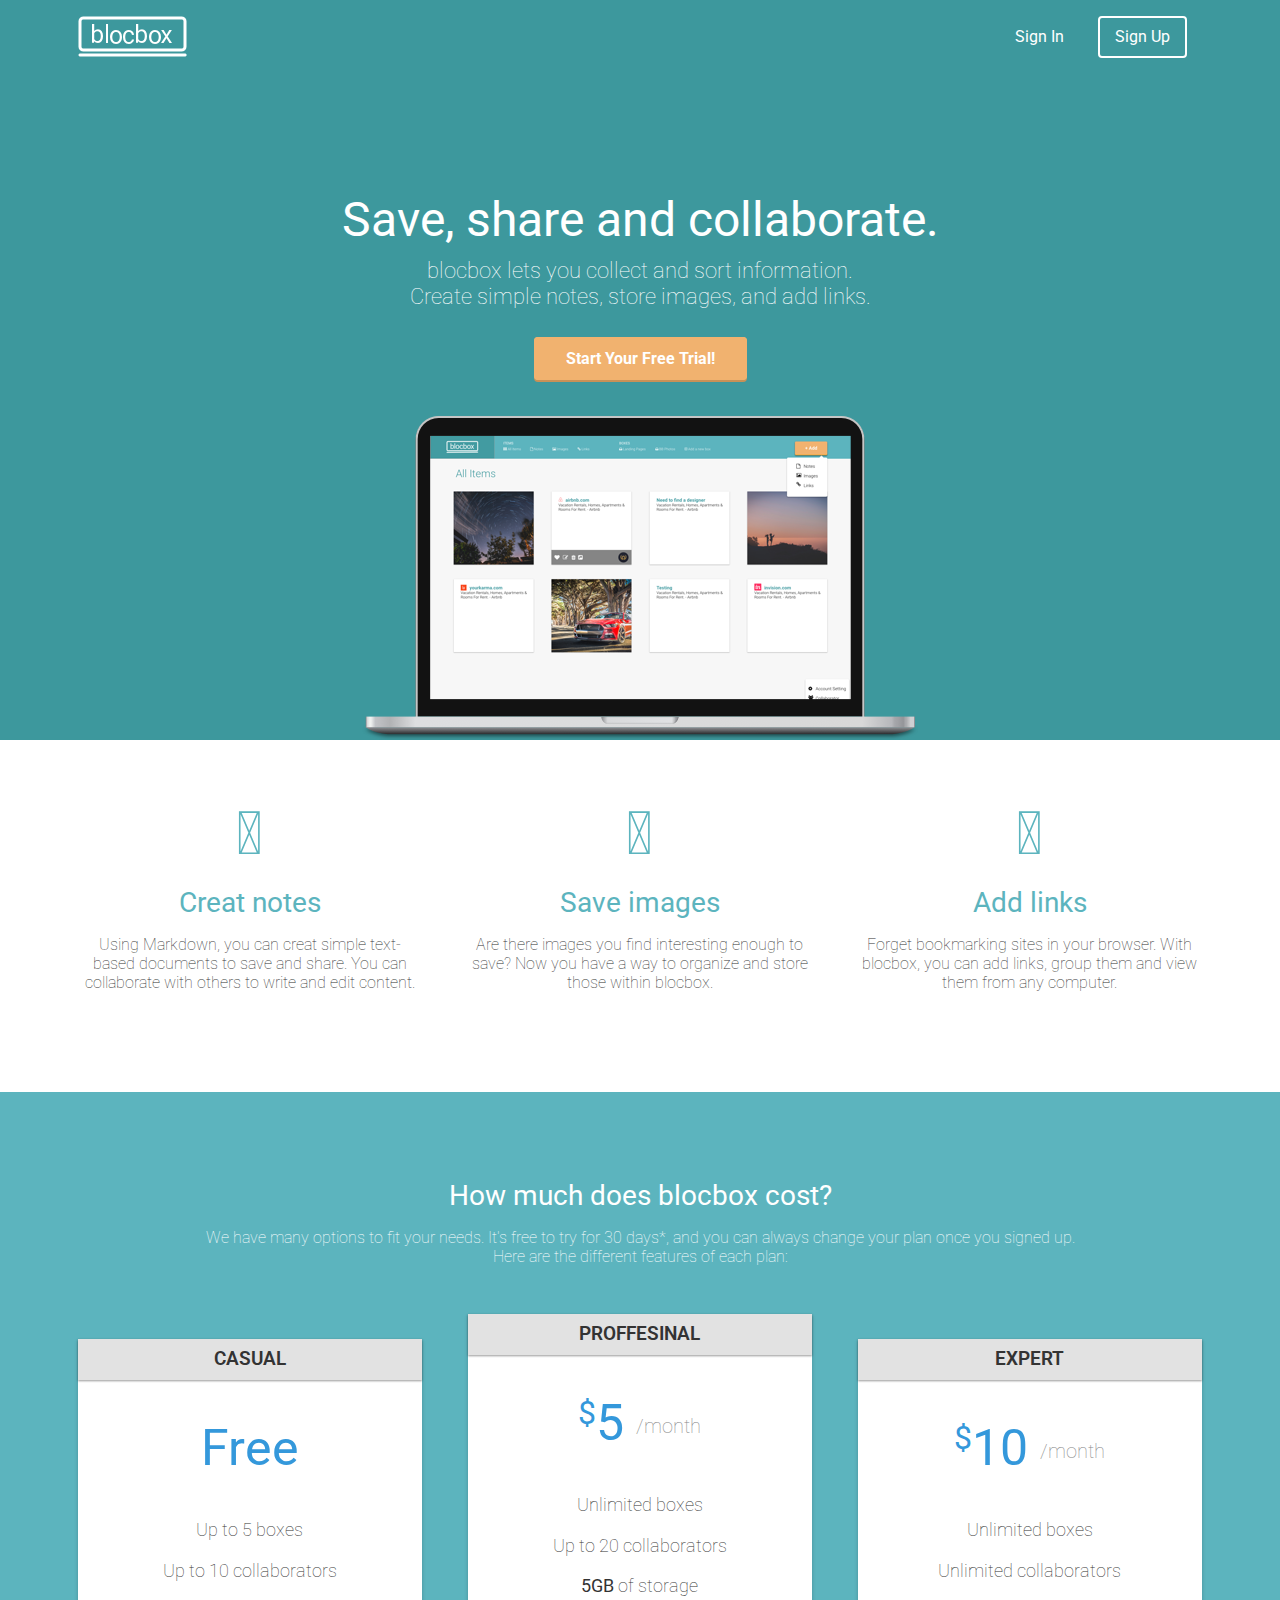
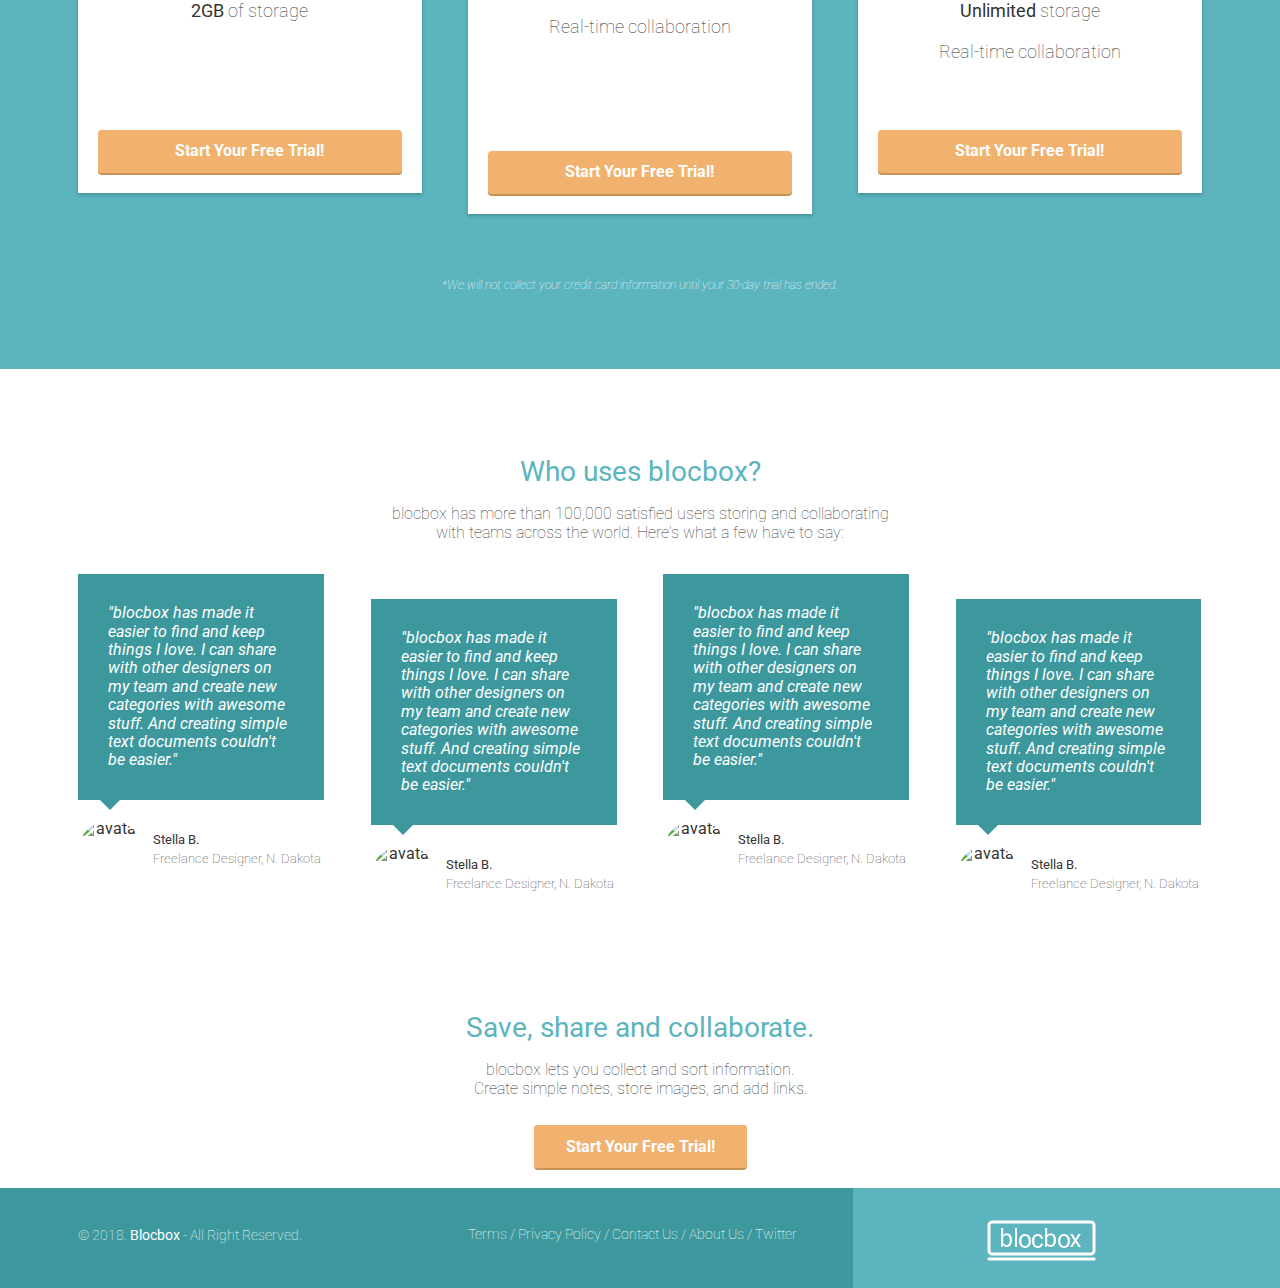
==== commit 4c50e33b: "Assignment-32-completed" ====
--- a/index.html
+++ b/index.html
@@ -164,7 +164,7 @@
 <!-- Sign Up-->
 <section class="signup">
 	<div class="container">
-	<h1>Save, share and collaborate.</h1>
+	<h2>Save, share and collaborate.</h2>
 		<p>blocbox lets you collect and sort information.<br/>Create simple notes, store images, and add links.</p>
 		<a href="signup.html" class="btn">Start Your Free Trial!</a>
 	</div>
--- a/css/style.css
+++ b/css/style.css
@@ -254,7 +254,7 @@
    text-align: center;
  }
  .testimonials h2 {
-   color:#3D989D;
+   color:#5cb4be;
  }
  .testimonials ul li {
    list-style-type: none;
@@ -299,4 +299,70 @@
  }
  .price.down{
    margin-top: 25px;
+ }
+
+/* SIGN UP */
+.signup {
+   padding:2em 0;
+   text-align: center;
+ }
+.signup h2 {
+   color:#5cb4be;
+   margin-top: -30px;
+ }
+.signup p {
+   margin-bottom: 40px;
+ }
+
+ /* FOOTER */
+ footer {
+   background-color: #3D989D;
+   background-image: linear-gradient(to top,
+      #5cb4be 0%, #5cb4be 50%, #3D989D 50%, #3D989D 100%);
+   color: #FFFFFF;
+   height: 150px;
+   position: relative;
+   overflow: hidden;
+   z-index: 0;
+ }
+ footer p, footer nav ul {
+   font-size:14px;
+   font-weight:100;
+   text-align: center;
+   margin: 10px auto 0;
+ }
+ footer nav ul li {
+   list-style-type: none;
+   display: inline;
+ }
+ footer nav ul li a {
+   color:#FFFFFF;
+   text-decoration: none;
+ }
+ footer .right-footer-block {
+   background-color: transparent;
+ }
+ footer .logo{
+   padding: 0 0;
+   margin: 0 auto;
+   display: block;
+ }
+
+ @media (min-width: 992px){
+   footer{
+     background-color: #3D989D;
+     background-image: linear-gradient(to left,
+        #5cb4be 0%, #5cb4be 33.33337%, #3D989D 33.33337%, #3D989D 100%);
+     height: 100px;
+   }
+   footer p, footer nav ul{
+     padding: 2em 0;
+     text-align: left;
+   }
+   footer .right-footer-block {
+     background-color: #5cb4be;
+   }
+   footer .logo{
+     padding: 2em 0 2em 1.5em;
+   }
  }